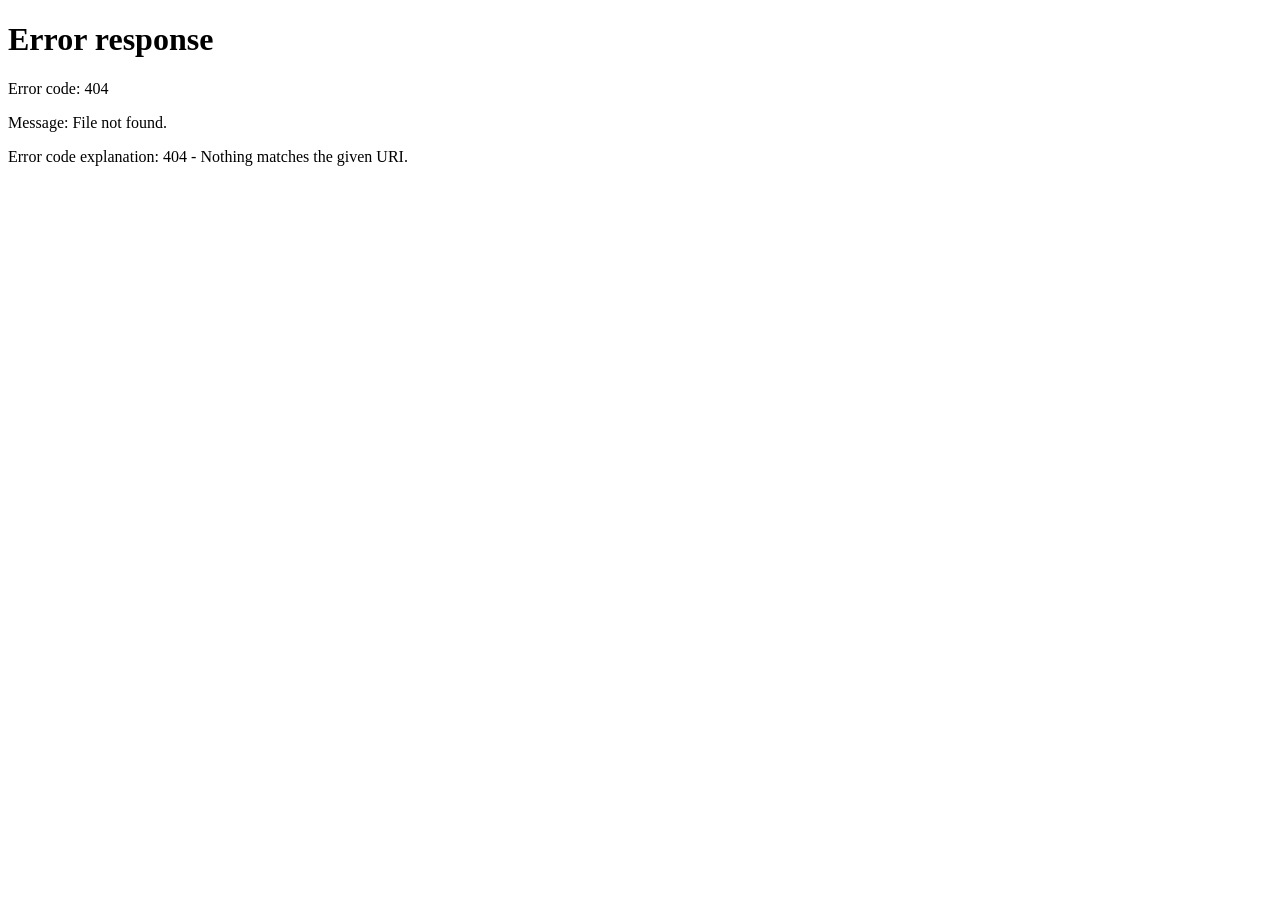
==== frontend/dashboard.html @ aa4e8e52 "Create dashboard.html" ====
<!DOCTYPE html>
<html lang="en">
<head>
  <meta charset="UTF-8">
  <meta name="viewport" content="width=device-width, initial-scale=1.0">
  <title>My Dashboard - DataHub</title>
  <link rel="stylesheet" href="css/style.css">
  <style>
    /* Additional dashboard-specific styles */
    .dashboard-header {
      background: var(--primary);
      color: var(--text-light);
      padding: 1rem 0;
    }
    .dashboard-header .container {
      display: flex;
      justify-content: space-between;
      align-items: center;
    }
    .user-info {
      display: flex;
      align-items: center;
      gap: 1rem;
    }
    .user-info span {
      font-weight: 500;
    }
    .logout-btn {
      background: var(--gold);
      color: var(--primary);
      border: none;
      padding: 0.4rem 1rem;
      border-radius: 20px;
      cursor: pointer;
      font-weight: bold;
    }
    .logout-btn:hover {
      background: var(--gold-light);
    }
    .orders-table {
      width: 100%;
      border-collapse: collapse;
      margin: 1.5rem 0;
      background: #fff;
      border-radius: 12px;
      overflow: hidden;
      box-shadow: var(--shadow);
    }
    .orders-table th {
      background: var(--primary);
      color: var(--text-light);
      padding: 0.8rem;
      text-align: left;
    }
    .orders-table td {
      padding: 0.8rem;
      border-bottom: 1px solid #e9ecef;
    }
    .orders-table tr:last-child td {
      border-bottom: none;
    }
    .status-badge {
      padding: 0.25rem 0.75rem;
      border-radius: 30px;
      font-size: 0.8rem;
      font-weight: 600;
      display: inline-block;
    }
    .status-pending_payment { background: #fff3cd; color: #856404; }
    .status-processing { background: #cce5ff; color: #004085; }
    .status-completed { background: #d4edda; color: #155724; }
    .status-failed { background: #f8d7da; color: #721c24; }
    .status-payment_failed { background: #f8d7da; color: #721c24; }
    .status-retrying { background: #d6d8db; color: #383d41; }
    .loading-spinner {
      text-align: center;
      padding: 2rem;
      color: var(--primary);
    }
    .no-orders {
      text-align: center;
      padding: 2rem;
      color: #6c757d;
    }
    @media (max-width: 600px) {
      .orders-table th, .orders-table td {
        padding: 0.5rem;
        font-size: 0.85rem;
      }
      .dashboard-header .container {
        flex-direction: column;
        gap: 0.5rem;
      }
    }
  </style>
</head>
<body>
  <header class="dashboard-header">
    <div class="container">
      <h1 class="logo">📶 DataHub</h1>
      <div class="user-info">
        <span id="userName">User</span>
        <button class="logout-btn" id="logoutBtn">Logout</button>
      </div>
    </div>
  </header>

  <main>
    <div class="container" style="padding: 2rem 1rem;">
      <h2>My Orders</h2>
      <div id="ordersContainer">
        <div class="loading-spinner">Loading your orders...</div>
      </div>
    </div>
  </main>

  <footer>
    <div class="container">
      <p>&copy; 2026 DataHub. All rights reserved.</p>
    </div>
  </footer>

  <script>
    // Simple dashboard logic – no external libs
    document.addEventListener('DOMContentLoaded', async () => {
      const token = localStorage.getItem('token');
      if (!token) {
        window.location.href = '/index.html'; // redirect to home / login
        return;
      }

      // Fetch user profile and orders
      try {
        const profileRes = await fetch('/api/auth/profile', {
          headers: { 'Authorization': `Bearer ${token}` }
        });
        if (!profileRes.ok) {
          throw new Error('Session expired');
        }
        const profileData = await profileRes.json();
        document.getElementById('userName').textContent = profileData.user.fullName;

        // Fetch orders
        const ordersRes = await fetch('/api/orders', {
          headers: { 'Authorization': `Bearer ${token}` }
        });
        if (!ordersRes.ok) throw new Error('Failed to fetch orders');
        const orders = await ordersRes.json();

        const container = document.getElementById('ordersContainer');
        if (orders.length === 0) {
          container.innerHTML = '<div class="no-orders">You have no orders yet. <a href="/index.html">Buy data now</a></div>';
          return;
        }

        let html = `
          <table class="orders-table">
            <thead>
              <tr>
                <th>Date</th>
                <th>Network</th>
                <th>Plan</th>
                <th>Beneficiary</th>
                <th>Amount (GHS)</th>
                <th>Status</th>
              </tr>
            </thead>
            <tbody>
        `;
        orders.forEach(order => {
          const date = new Date(order.createdAt).toLocaleDateString('en-GH');
          const statusClass = `status-${order.status}`;
          html += `
            <tr>
              <td>${date}</td>
              <td>${order.network.toUpperCase()}</td>
              <td>${order.package_size}</td>
              <td>${order.beneficiary}</td>
              <td>${order.sellingPrice.toFixed(2)}</td>
              <td><span class="status-badge ${statusClass}">${order.status.replace('_', ' ')}</span></td>
            </tr>
          `;
        });
        html += '</tbody></table>';
        container.innerHTML = html;
      } catch (error) {
        console.error('Dashboard error:', error);
        document.getElementById('ordersContainer').innerHTML = `<p class="error">${error.message}</p>`;
        // If session expired, clear token and redirect
        if (error.message === 'Session expired') {
          localStorage.removeItem('token');
          window.location.href = '/index.html';
        }
      }

      // Logout
      document.getElementById('logoutBtn').addEventListener('click', () => {
        localStorage.removeItem('token');
        window.location.href = '/index.html';
      });
    });
  </script>
</body>
</html>
---- frontend/css/style.css ----
/* style.css - Mobile-first, deep blue + gold theme */
:root {
  --primary: #0a2a4a;      /* deep blue */
  --primary-light: #1a3a5a;
  --gold: #f5b342;
  --gold-light: #ffd966;
  --text-light: #ffffff;
  --text-dark: #1a1a2e;
  --bg-light: #f8f9fa;
  --shadow: 0 4px 12px rgba(0,0,0,0.1);
}

* {
  margin: 0;
  padding: 0;
  box-sizing: border-box;
}

body {
  font-family: 'Segoe UI', Tahoma, Geneva, Verdana, sans-serif;
  background: var(--bg-light);
  color: var(--text-dark);
  line-height: 1.6;
}

.container {
  max-width: 1200px;
  margin: 0 auto;
  padding: 0 1rem;
}

/* Header */
.header {
  background: var(--primary);
  color: var(--text-light);
  padding: 1rem 0;
  box-shadow: var(--shadow);
}
.header .container {
  display: flex;
  justify-content: space-between;
  align-items: center;
}
.logo {
  font-size: 1.5rem;
  font-weight: bold;
}
.header nav a {
  color: var(--gold);
  margin-left: 1rem;
  text-decoration: none;
  font-weight: 600;
}
.header nav a:hover {
  color: var(--gold-light);
}

/* Hero */
.hero {
  background: linear-gradient(135deg, var(--primary), #0d3b5e);
  color: var(--text-light);
  padding: 2rem 0;
  text-align: center;
}
.hero h2 {
  font-size: 2rem;
  margin-bottom: 0.5rem;
}
.hero p {
  font-size: 1.1rem;
  margin-bottom: 1.5rem;
}
.network-logos {
  display: flex;
  justify-content: center;
  gap: 1.5rem;
  flex-wrap: wrap;
}
.network-logos span {
  background: rgba(255,255,255,0.15);
  padding: 0.5rem 1.2rem;
  border-radius: 30px;
  font-weight: bold;
  font-size: 1rem;
}
.logo-mtn { background: #f9d71c; color: #000; }
.logo-telecel { background: #e11a2b; color: #fff; }
.logo-airtel { background: #0072b0; color: #fff; }
.logo-bigtime { background: #00a651; color: #fff; }

/* Purchase Section */
.purchase-section {
  padding: 2rem 0;
}
.purchase-section h3 {
  text-align: center;
  margin-bottom: 1.5rem;
  color: var(--primary);
}

.network-selector {
  display: flex;
  justify-content: center;
  gap: 0.5rem;
  flex-wrap: wrap;
  margin-bottom: 1.5rem;
}
.network-btn {
  background: #e9ecef;
  border: none;
  padding: 0.6rem 1.2rem;
  border-radius: 30px;
  font-weight: 600;
  cursor: pointer;
  transition: all 0.2s;
}
.network-btn.active {
  background: var(--gold);
  color: var(--primary);
  box-shadow: var(--shadow);
}
.network-btn:hover {
  background: var(--gold-light);
}

.plan-grid {
  display: grid;
  grid-template-columns: repeat(auto-fill, minmax(140px, 1fr));
  gap: 1rem;
  margin-bottom: 1.5rem;
}
.plan-card {
  background: #fff;
  border-radius: 12px;
  padding: 1rem;
  text-align: center;
  box-shadow: var(--shadow);
  cursor: pointer;
  transition: transform 0.2s, border 0.2s;
  border: 2px solid transparent;
}
.plan-card:hover {
  transform: translateY(-3px);
}
.plan-card.selected {
  border-color: var(--gold);
  background: #fff8e1;
}
.plan-card .plan-name {
  font-weight: 600;
  margin-bottom: 0.25rem;
}
.plan-card .plan-price {
  color: var(--primary);
  font-weight: bold;
}
.plan-card .plan-size {
  font-size: 0.9rem;
  color: #6c757d;
}

.order-form {
  max-width: 400px;
  margin: 0 auto;
  background: #fff;
  padding: 1.5rem;
  border-radius: 12px;
  box-shadow: var(--shadow);
}
.form-group {
  margin-bottom: 1rem;
}
.form-group label {
  display: block;
  font-weight: 600;
  margin-bottom: 0.3rem;
}
.form-group input {
  width: 100%;
  padding: 0.7rem;
  border: 1px solid #ced4da;
  border-radius: 8px;
  font-size: 1rem;
}
.order-summary {
  margin-top: 1.5rem;
  padding-top: 1rem;
  border-top: 1px solid #dee2e6;
}
.order-summary.hidden {
  display: none;
}
.btn-primary {
  background: var(--gold);
  color: var(--primary);
  border: none;
  padding: 0.8rem 1.5rem;
  border-radius: 30px;
  font-weight: bold;
  font-size: 1.1rem;
  width: 100%;
  cursor: pointer;
  transition: background 0.2s;
}
.btn-primary:hover {
  background: var(--gold-light);
}

/* How It Works */
.how-it-works {
  padding: 2rem 0;
  background: #fff;
}
.how-it-works h3 {
  text-align: center;
  color: var(--primary);
  margin-bottom: 1.5rem;
}
.steps {
  display: flex;
  justify-content: space-around;
  flex-wrap: wrap;
  gap: 1rem;
}
.step {
  background: var(--bg-light);
  padding: 1rem 2rem;
  border-radius: 50px;
  font-weight: 500;
  display: flex;
  align-items: center;
  gap: 0.5rem;
}
.step span {
  background: var(--gold);
  color: var(--primary);
  width: 30px;
  height: 30px;
  border-radius: 50%;
  display: inline-flex;
  align-items: center;
  justify-content: center;
  font-weight: bold;
}

/* Testimonials & FAQ */
.testimonials, .faq {
  padding: 2rem 0;
  background: var(--bg-light);
}
.testimonials h3, .faq h3 {
  text-align: center;
  color: var(--primary);
  margin-bottom: 1.5rem;
}
.testimonials blockquote {
  background: #fff;
  padding: 1rem;
  border-left: 4px solid var(--gold);
  margin: 0.5rem 0;
  border-radius: 8px;
  box-shadow: var(--shadow);
}
.faq details {
  background: #fff;
  padding: 0.75rem 1rem;
  margin: 0.5rem 0;
  border-radius: 8px;
  box-shadow: var(--shadow);
}
.faq summary {
  font-weight: 600;
  cursor: pointer;
  color: var(--primary);
}

/* Footer */
footer {
  background: var(--primary);
  color: var(--text-light);
  text-align: center;
  padding: 1.5rem 0;
  margin-top: 2rem;
}

/* Responsive */
@media (max-width: 600px) {
  .hero h2 { font-size: 1.6rem; }
  .plan-grid { grid-template-columns: repeat(2, 1fr); }
  .steps { flex-direction: column; align-items: center; }
}
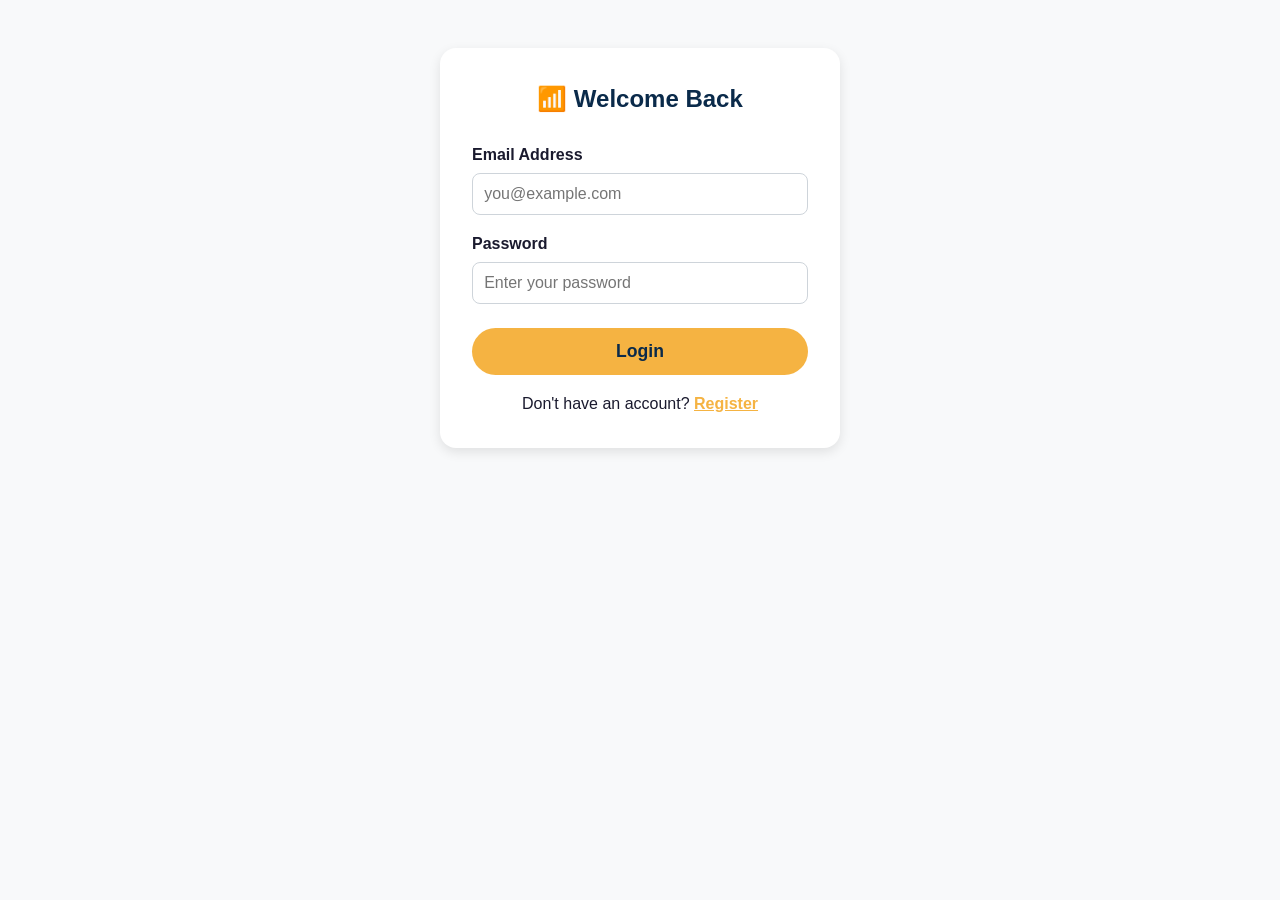
==== commit 53eb3282: "Update dashboard.html" ====
--- a/frontend/dashboard.html
+++ b/frontend/dashboard.html
@@ -6,92 +6,26 @@
   <title>My Dashboard - DataHub</title>
   <link rel="stylesheet" href="css/style.css">
   <style>
-    /* Additional dashboard-specific styles */
-    .dashboard-header {
-      background: var(--primary);
-      color: var(--text-light);
-      padding: 1rem 0;
-    }
-    .dashboard-header .container {
-      display: flex;
-      justify-content: space-between;
-      align-items: center;
-    }
-    .user-info {
-      display: flex;
-      align-items: center;
-      gap: 1rem;
-    }
-    .user-info span {
-      font-weight: 500;
-    }
-    .logout-btn {
-      background: var(--gold);
-      color: var(--primary);
-      border: none;
-      padding: 0.4rem 1rem;
-      border-radius: 20px;
-      cursor: pointer;
-      font-weight: bold;
-    }
-    .logout-btn:hover {
-      background: var(--gold-light);
-    }
-    .orders-table {
-      width: 100%;
-      border-collapse: collapse;
-      margin: 1.5rem 0;
-      background: #fff;
-      border-radius: 12px;
-      overflow: hidden;
-      box-shadow: var(--shadow);
-    }
-    .orders-table th {
-      background: var(--primary);
-      color: var(--text-light);
-      padding: 0.8rem;
-      text-align: left;
-    }
-    .orders-table td {
-      padding: 0.8rem;
-      border-bottom: 1px solid #e9ecef;
-    }
-    .orders-table tr:last-child td {
-      border-bottom: none;
-    }
-    .status-badge {
-      padding: 0.25rem 0.75rem;
-      border-radius: 30px;
-      font-size: 0.8rem;
-      font-weight: 600;
-      display: inline-block;
-    }
+    .dashboard-header { background: var(--primary); color: var(--text-light); padding: 1rem 0; }
+    .dashboard-header .container { display: flex; justify-content: space-between; align-items: center; }
+    .user-info { display: flex; align-items: center; gap: 1rem; }
+    .user-info span { font-weight: 500; }
+    .logout-btn { background: var(--gold); color: var(--primary); border: none; padding: 0.4rem 1rem; border-radius: 20px; cursor: pointer; font-weight: bold; }
+    .logout-btn:hover { background: var(--gold-light); }
+    .orders-table { width: 100%; border-collapse: collapse; margin: 1.5rem 0; background: #fff; border-radius: 12px; overflow: hidden; box-shadow: var(--shadow); }
+    .orders-table th { background: var(--primary); color: var(--text-light); padding: 0.8rem; text-align: left; }
+    .orders-table td { padding: 0.8rem; border-bottom: 1px solid #e9ecef; }
+    .orders-table tr:last-child td { border-bottom: none; }
+    .status-badge { padding: 0.25rem 0.75rem; border-radius: 30px; font-size: 0.8rem; font-weight: 600; display: inline-block; }
     .status-pending_payment { background: #fff3cd; color: #856404; }
     .status-processing { background: #cce5ff; color: #004085; }
     .status-completed { background: #d4edda; color: #155724; }
     .status-failed { background: #f8d7da; color: #721c24; }
     .status-payment_failed { background: #f8d7da; color: #721c24; }
     .status-retrying { background: #d6d8db; color: #383d41; }
-    .loading-spinner {
-      text-align: center;
-      padding: 2rem;
-      color: var(--primary);
-    }
-    .no-orders {
-      text-align: center;
-      padding: 2rem;
-      color: #6c757d;
-    }
-    @media (max-width: 600px) {
-      .orders-table th, .orders-table td {
-        padding: 0.5rem;
-        font-size: 0.85rem;
-      }
-      .dashboard-header .container {
-        flex-direction: column;
-        gap: 0.5rem;
-      }
-    }
+    .loading-spinner { text-align: center; padding: 2rem; color: var(--primary); }
+    .no-orders { text-align: center; padding: 2rem; color: #6c757d; }
+    @media (max-width: 600px) { .orders-table th, .orders-table td { padding: 0.5rem; font-size: 0.85rem; } .dashboard-header .container { flex-direction: column; gap: 0.5rem; } }
   </style>
 </head>
 <body>
@@ -121,17 +55,18 @@
   </footer>
 
   <script>
-    // Simple dashboard logic – no external libs
+    const API_BASE = 'https://pascallinks-frontend.onrender.com/api';
+
     document.addEventListener('DOMContentLoaded', async () => {
       const token = localStorage.getItem('token');
       if (!token) {
-        window.location.href = '/index.html'; // redirect to home / login
+        window.location.href = 'login.html';
         return;
       }
 
-      // Fetch user profile and orders
       try {
-        const profileRes = await fetch('/api/auth/profile', {
+        // Fetch user profile
+        const profileRes = await fetch(`${API_BASE}/auth/profile`, {
           headers: { 'Authorization': `Bearer ${token}` }
         });
         if (!profileRes.ok) {
@@ -141,7 +76,7 @@
         document.getElementById('userName').textContent = profileData.user.fullName;
 
         // Fetch orders
-        const ordersRes = await fetch('/api/orders', {
+        const ordersRes = await fetch(`${API_BASE}/orders`, {
           headers: { 'Authorization': `Bearer ${token}` }
         });
         if (!ordersRes.ok) throw new Error('Failed to fetch orders');
@@ -149,7 +84,7 @@
 
         const container = document.getElementById('ordersContainer');
         if (orders.length === 0) {
-          container.innerHTML = '<div class="no-orders">You have no orders yet. <a href="/index.html">Buy data now</a></div>';
+          container.innerHTML = '<div class="no-orders">You have no orders yet. <a href="index.html">Buy data now</a></div>';
           return;
         }
 
@@ -186,17 +121,15 @@
       } catch (error) {
         console.error('Dashboard error:', error);
         document.getElementById('ordersContainer').innerHTML = `<p class="error">${error.message}</p>`;
-        // If session expired, clear token and redirect
         if (error.message === 'Session expired') {
           localStorage.removeItem('token');
-          window.location.href = '/index.html';
+          window.location.href = 'login.html';
         }
       }
 
-      // Logout
       document.getElementById('logoutBtn').addEventListener('click', () => {
         localStorage.removeItem('token');
-        window.location.href = '/index.html';
+        window.location.href = 'index.html';
       });
     });
   </script>
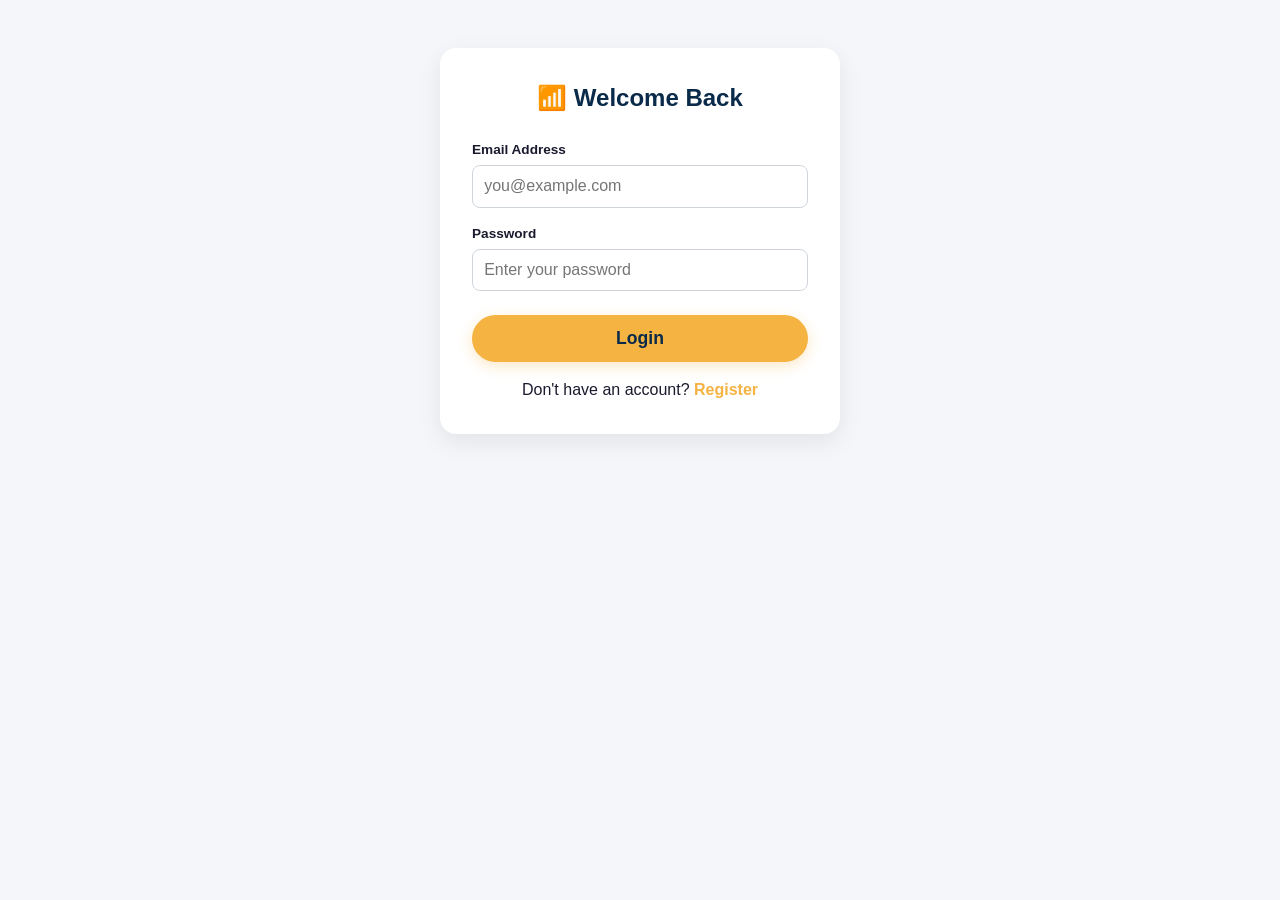
==== commit e6088e51: "Update dashboard.html" ====
--- a/frontend/dashboard.html
+++ b/frontend/dashboard.html
@@ -3,58 +3,374 @@
 <head>
   <meta charset="UTF-8">
   <meta name="viewport" content="width=device-width, initial-scale=1.0">
-  <title>My Dashboard - DataHub</title>
+  <title>Dashboard – PascalLinks</title>
+  <link rel="preconnect" href="https://fonts.googleapis.com">
+  <link rel="preconnect" href="https://fonts.gstatic.com" crossorigin>
+  <link href="https://fonts.googleapis.com/css2?family=Inter:opsz,wght@14..32,400;14..32,500;14..32,600;14..32,700;14..32,800&display=swap" rel="stylesheet">
   <link rel="stylesheet" href="css/style.css">
   <style>
-    .dashboard-header { background: var(--primary); color: var(--text-light); padding: 1rem 0; }
-    .dashboard-header .container { display: flex; justify-content: space-between; align-items: center; }
-    .user-info { display: flex; align-items: center; gap: 1rem; }
-    .user-info span { font-weight: 500; }
-    .logout-btn { background: var(--gold); color: var(--primary); border: none; padding: 0.4rem 1rem; border-radius: 20px; cursor: pointer; font-weight: bold; }
-    .logout-btn:hover { background: var(--gold-light); }
-    .orders-table { width: 100%; border-collapse: collapse; margin: 1.5rem 0; background: #fff; border-radius: 12px; overflow: hidden; box-shadow: var(--shadow); }
-    .orders-table th { background: var(--primary); color: var(--text-light); padding: 0.8rem; text-align: left; }
-    .orders-table td { padding: 0.8rem; border-bottom: 1px solid #e9ecef; }
-    .orders-table tr:last-child td { border-bottom: none; }
-    .status-badge { padding: 0.25rem 0.75rem; border-radius: 30px; font-size: 0.8rem; font-weight: 600; display: inline-block; }
+    /* ===== DASHBOARD PREMIUM STYLES ===== */
+    .dashboard-body {
+      background: #f4f6fa;
+      min-height: 100vh;
+      font-family: 'Inter', sans-serif;
+    }
+    /* Header – same as landing but compact */
+    .dashboard-header {
+      background: var(--primary);
+      color: #fff;
+      padding: 0.6rem 0;
+      position: sticky;
+      top: 0;
+      z-index: 100;
+      box-shadow: 0 2px 12px rgba(0,0,0,0.15);
+    }
+    .dashboard-header .container {
+      display: flex;
+      justify-content: space-between;
+      align-items: center;
+    }
+    .dashboard-header .logo {
+      font-size: 1.3rem;
+      font-weight: 800;
+      color: #fff;
+      letter-spacing: -0.5px;
+    }
+    .dashboard-header .logo span {
+      color: var(--gold);
+    }
+    .user-area {
+      display: flex;
+      align-items: center;
+      gap: 0.8rem;
+    }
+    .user-avatar {
+      width: 34px;
+      height: 34px;
+      border-radius: 50%;
+      background: var(--gold);
+      display: flex;
+      align-items: center;
+      justify-content: center;
+      font-weight: 700;
+      color: var(--primary);
+      font-size: 1rem;
+    }
+    .user-name {
+      font-weight: 600;
+      font-size: 0.9rem;
+    }
+    .logout-btn {
+      background: transparent;
+      border: 1px solid var(--gold);
+      color: var(--gold);
+      padding: 0.2rem 1rem;
+      border-radius: 30px;
+      cursor: pointer;
+      font-weight: 600;
+      font-size: 0.75rem;
+      transition: all 0.2s;
+    }
+    .logout-btn:hover {
+      background: var(--gold);
+      color: var(--primary);
+    }
+
+    /* ===== STATS CARDS ===== */
+    .stats-grid {
+      display: grid;
+      grid-template-columns: repeat(4, 1fr);
+      gap: 1rem;
+      margin: 1.5rem 0 2rem;
+    }
+    .stat-card {
+      background: #fff;
+      border-radius: 14px;
+      padding: 1rem 0.8rem;
+      box-shadow: 0 4px 12px rgba(0,0,0,0.04);
+      border-left: 4px solid var(--gold);
+      text-align: center;
+      transition: transform 0.2s;
+    }
+    .stat-card:hover {
+      transform: translateY(-2px);
+    }
+    .stat-card .stat-label {
+      font-size: 0.65rem;
+      text-transform: uppercase;
+      letter-spacing: 0.5px;
+      color: #6c757d;
+      font-weight: 600;
+    }
+    .stat-card .stat-number {
+      font-size: 1.6rem;
+      font-weight: 700;
+      color: var(--primary);
+      margin-top: 0.1rem;
+      line-height: 1.2;
+    }
+    .stat-card .stat-sub {
+      font-size: 0.65rem;
+      color: #adb5bd;
+      margin-top: 0.1rem;
+    }
+    /* Different border colors for variety */
+    .stat-card:nth-child(2) { border-left-color: #20c997; }
+    .stat-card:nth-child(3) { border-left-color: #ffc107; }
+    .stat-card:nth-child(4) { border-left-color: #17a2b8; }
+
+    /* ===== ORDERS SECTION ===== */
+    .orders-section {
+      background: #fff;
+      border-radius: 16px;
+      padding: 1.2rem 1.2rem 1.5rem;
+      box-shadow: 0 4px 12px rgba(0,0,0,0.04);
+      margin-bottom: 2rem;
+    }
+    .orders-header {
+      display: flex;
+      justify-content: space-between;
+      align-items: center;
+      flex-wrap: wrap;
+      gap: 0.5rem;
+      margin-bottom: 1rem;
+    }
+    .orders-header h2 {
+      font-size: 1.2rem;
+      font-weight: 700;
+      color: var(--primary);
+      margin: 0;
+    }
+    .orders-header h2 span {
+      color: var(--gold);
+    }
+    .filter-group {
+      display: flex;
+      gap: 0.4rem;
+      flex-wrap: wrap;
+      align-items: center;
+    }
+    .filter-group input,
+    .filter-group select {
+      padding: 0.3rem 0.6rem;
+      border: 1px solid #ced4da;
+      border-radius: 8px;
+      font-size: 0.75rem;
+      background: #fff;
+      transition: border 0.2s;
+    }
+    .filter-group input:focus,
+    .filter-group select:focus {
+      border-color: var(--gold);
+      outline: none;
+    }
+    .filter-group button {
+      background: var(--gold);
+      border: none;
+      padding: 0.3rem 1rem;
+      border-radius: 30px;
+      font-weight: 600;
+      font-size: 0.75rem;
+      color: var(--primary);
+      cursor: pointer;
+      transition: background 0.2s;
+    }
+    .filter-group button:hover {
+      background: var(--gold-light);
+    }
+
+    /* ===== TABLE ===== */
+    .order-table-wrapper {
+      overflow-x: auto;
+      margin-top: 0.5rem;
+    }
+    .order-table {
+      width: 100%;
+      border-collapse: collapse;
+      font-size: 0.8rem;
+    }
+    .order-table th {
+      text-align: left;
+      padding: 0.5rem 0.3rem;
+      background: #f8f9fa;
+      color: #495057;
+      font-weight: 600;
+      border-bottom: 2px solid #e9ecef;
+      white-space: nowrap;
+    }
+    .order-table td {
+      padding: 0.5rem 0.3rem;
+      border-bottom: 1px solid #f1f3f5;
+      color: #212529;
+    }
+    .order-table tr:hover td {
+      background: #f8f9fa;
+    }
+    .status-badge {
+      padding: 0.15rem 0.6rem;
+      border-radius: 30px;
+      font-size: 0.65rem;
+      font-weight: 600;
+      display: inline-block;
+      text-transform: capitalize;
+      white-space: nowrap;
+    }
     .status-pending_payment { background: #fff3cd; color: #856404; }
     .status-processing { background: #cce5ff; color: #004085; }
     .status-completed { background: #d4edda; color: #155724; }
     .status-failed { background: #f8d7da; color: #721c24; }
     .status-payment_failed { background: #f8d7da; color: #721c24; }
-    .status-retrying { background: #d6d8db; color: #383d41; }
-    .loading-spinner { text-align: center; padding: 2rem; color: var(--primary); }
-    .no-orders { text-align: center; padding: 2rem; color: #6c757d; }
-    @media (max-width: 600px) { .orders-table th, .orders-table td { padding: 0.5rem; font-size: 0.85rem; } .dashboard-header .container { flex-direction: column; gap: 0.5rem; } }
+    .status-retrying { background: #e2e3e5; color: #383d41; }
+
+    .no-orders {
+      text-align: center;
+      padding: 1.5rem;
+      color: #6c757d;
+      font-size: 0.9rem;
+    }
+    .no-orders a {
+      color: var(--gold);
+      font-weight: 600;
+    }
+    .loading-spinner {
+      text-align: center;
+      padding: 1.5rem;
+      color: var(--primary);
+      font-weight: 500;
+    }
+
+    /* ===== RESPONSIVE ===== */
+    @media (max-width: 768px) {
+      .stats-grid {
+        grid-template-columns: 1fr 1fr;
+        gap: 0.8rem;
+      }
+      .stat-card .stat-number {
+        font-size: 1.3rem;
+      }
+      .orders-header {
+        flex-direction: column;
+        align-items: stretch;
+      }
+      .filter-group {
+        justify-content: stretch;
+      }
+      .filter-group input,
+      .filter-group select {
+        flex: 1;
+        min-width: 80px;
+      }
+      .order-table th,
+      .order-table td {
+        padding: 0.3rem 0.2rem;
+        font-size: 0.7rem;
+      }
+    }
+    @media (max-width: 480px) {
+      .stats-grid {
+        grid-template-columns: 1fr 1fr;
+        gap: 0.5rem;
+      }
+      .stat-card {
+        padding: 0.6rem 0.4rem;
+      }
+      .stat-card .stat-number {
+        font-size: 1.1rem;
+      }
+      .stat-card .stat-label {
+        font-size: 0.55rem;
+      }
+      .order-table th,
+      .order-table td {
+        padding: 0.2rem 0.1rem;
+        font-size: 0.6rem;
+      }
+      .status-badge {
+        font-size: 0.55rem;
+        padding: 0.1rem 0.4rem;
+      }
+      .orders-section {
+        padding: 0.8rem;
+      }
+      .dashboard-header .logo {
+        font-size: 1rem;
+      }
+      .user-area .user-name {
+        display: none;
+      }
+    }
   </style>
 </head>
-<body>
+<body class="dashboard-body">
+
+  <!-- ===== HEADER ===== -->
   <header class="dashboard-header">
     <div class="container">
-      <h1 class="logo">📶 DataHub</h1>
-      <div class="user-info">
-        <span id="userName">User</span>
+      <a href="index.html" class="logo">📶 Pascal<span>Links</span></a>
+      <div class="user-area">
+        <span class="user-avatar" id="userAvatar">U</span>
+        <span class="user-name" id="userName">User</span>
         <button class="logout-btn" id="logoutBtn">Logout</button>
       </div>
     </div>
   </header>
 
-  <main>
-    <div class="container" style="padding: 2rem 1rem;">
-      <h2>My Orders</h2>
+  <!-- ===== MAIN CONTENT ===== -->
+  <main class="container" style="padding: 0 1.2rem 2rem;">
+
+    <!-- Stats Cards -->
+    <div class="stats-grid" id="statsContainer">
+      <div class="stat-card">
+        <div class="stat-label">Total Orders</div>
+        <div class="stat-number" id="totalOrders">0</div>
+        <div class="stat-sub">All time</div>
+      </div>
+      <div class="stat-card">
+        <div class="stat-label">Total Spent</div>
+        <div class="stat-number" id="totalSpent">GHS 0</div>
+        <div class="stat-sub">All time</div>
+      </div>
+      <div class="stat-card">
+        <div class="stat-label">Pending</div>
+        <div class="stat-number" id="pendingOrders">0</div>
+        <div class="stat-sub">Processing</div>
+      </div>
+      <div class="stat-card">
+        <div class="stat-label">Completed</div>
+        <div class="stat-number" id="completedOrders">0</div>
+        <div class="stat-sub">Delivered</div>
+      </div>
+    </div>
+
+    <!-- Orders Section -->
+    <div class="orders-section">
+      <div class="orders-header">
+        <h2>📋 Order <span>History</span></h2>
+        <div class="filter-group">
+          <input type="text" id="searchInput" placeholder="Search phone..." />
+          <select id="statusFilter">
+            <option value="">All</option>
+            <option value="pending_payment">Pending</option>
+            <option value="processing">Processing</option>
+            <option value="completed">Completed</option>
+            <option value="failed">Failed</option>
+          </select>
+          <button id="applyFilterBtn">Apply</button>
+        </div>
+      </div>
       <div id="ordersContainer">
         <div class="loading-spinner">Loading your orders...</div>
       </div>
     </div>
   </main>
 
-  <footer>
-    <div class="container">
-      <p>&copy; 2026 DataHub. All rights reserved.</p>
-    </div>
+  <!-- ===== FOOTER (minimal) ===== -->
+  <footer style="background:var(--primary);color:#fff;padding:0.8rem 0;text-align:center;font-size:0.7rem;opacity:0.6;">
+    <div class="container">&copy; 2026 PascalLinks. All rights reserved.</div>
   </footer>
 
   <script>
+    // ===== DASHBOARD LOGIC =====
     const API_BASE = 'https://pascallinks-frontend.onrender.com/api';
 
     document.addEventListener('DOMContentLoaded', async () => {
@@ -64,73 +380,120 @@
         return;
       }
 
+      // DOM refs
+      const userNameEl = document.getElementById('userName');
+      const userAvatarEl = document.getElementById('userAvatar');
+      const ordersContainer = document.getElementById('ordersContainer');
+      const totalOrdersEl = document.getElementById('totalOrders');
+      const totalSpentEl = document.getElementById('totalSpent');
+      const pendingOrdersEl = document.getElementById('pendingOrders');
+      const completedOrdersEl = document.getElementById('completedOrders');
+      const searchInput = document.getElementById('searchInput');
+      const statusFilter = document.getElementById('statusFilter');
+      const applyFilterBtn = document.getElementById('applyFilterBtn');
+
+      let allOrders = [];
+
+      // ----- Fetch user profile -----
       try {
-        // Fetch user profile
         const profileRes = await fetch(`${API_BASE}/auth/profile`, {
-          headers: { 'Authorization': `Bearer ${token}` }
+          headers: { Authorization: `Bearer ${token}` }
         });
-        if (!profileRes.ok) {
-          throw new Error('Session expired');
+        if (!profileRes.ok) throw new Error('Session expired');
+        const profileData = await profileRes.json();
+        const user = profileData.user;
+        userNameEl.textContent = user.fullName;
+        userAvatarEl.textContent = user.fullName.charAt(0).toUpperCase();
+      } catch (err) {
+        console.error('Profile error:', err);
+        localStorage.removeItem('token');
+        window.location.href = 'login.html';
+        return;
+      }
+
+      // ----- Fetch orders -----
+      async function loadOrders() {
+        try {
+          const res = await fetch(`${API_BASE}/orders`, {
+            headers: { Authorization: `Bearer ${token}` }
+          });
+          if (!res.ok) throw new Error('Failed to fetch orders');
+          allOrders = await res.json();
+          renderOrders(allOrders);
+          updateStats(allOrders);
+        } catch (err) {
+          ordersContainer.innerHTML = `<p class="no-orders">⚠️ ${err.message}</p>`;
         }
-        const profileData = await profileRes.json();
-        document.getElementById('userName').textContent = profileData.user.fullName;
-
-        // Fetch orders
-        const ordersRes = await fetch(`${API_BASE}/orders`, {
-          headers: { 'Authorization': `Bearer ${token}` }
-        });
-        if (!ordersRes.ok) throw new Error('Failed to fetch orders');
-        const orders = await ordersRes.json();
-
-        const container = document.getElementById('ordersContainer');
-        if (orders.length === 0) {
-          container.innerHTML = '<div class="no-orders">You have no orders yet. <a href="index.html">Buy data now</a></div>';
+      }
+
+      // ----- Render filtered orders -----
+      function renderOrders(orders) {
+        const search = searchInput.value.trim().toLowerCase();
+        const status = statusFilter.value;
+        let filtered = orders;
+        if (search) {
+          filtered = filtered.filter(o => o.beneficiary.includes(search));
+        }
+        if (status) {
+          filtered = filtered.filter(o => o.status === status);
+        }
+
+        if (filtered.length === 0) {
+          ordersContainer.innerHTML = `
+            <div class="no-orders">
+              <p>No orders found.</p>
+              <a href="index.html">Buy data now</a>
+            </div>
+          `;
           return;
         }
 
-        let html = `
-          <table class="orders-table">
-            <thead>
-              <tr>
-                <th>Date</th>
-                <th>Network</th>
-                <th>Plan</th>
-                <th>Beneficiary</th>
-                <th>Amount (GHS)</th>
-                <th>Status</th>
-              </tr>
-            </thead>
-            <tbody>
-        `;
-        orders.forEach(order => {
-          const date = new Date(order.createdAt).toLocaleDateString('en-GH');
+        let html = `<div class="order-table-wrapper"><table class="order-table"><thead><tr>
+          <th>Date</th><th>Network</th><th>Plan</th><th>Beneficiary</th><th>Amount</th><th>Status</th>
+        </tr></thead><tbody>`;
+        filtered.forEach(order => {
+          const date = new Date(order.createdAt).toLocaleDateString('en-GH', {
+            day: '2-digit', month: 'short', year: 'numeric'
+          });
           const statusClass = `status-${order.status}`;
-          html += `
-            <tr>
-              <td>${date}</td>
-              <td>${order.network.toUpperCase()}</td>
-              <td>${order.package_size}</td>
-              <td>${order.beneficiary}</td>
-              <td>${order.sellingPrice.toFixed(2)}</td>
-              <td><span class="status-badge ${statusClass}">${order.status.replace('_', ' ')}</span></td>
-            </tr>
-          `;
+          html += `<tr>
+            <td>${date}</td>
+            <td>${order.network.toUpperCase()}</td>
+            <td>${order.package_size}</td>
+            <td>${order.beneficiary}</td>
+            <td>${order.sellingPrice.toFixed(2)}</td>
+            <td><span class="status-badge ${statusClass}">${order.status.replace('_', ' ')}</span></td>
+          </tr>`;
         });
-        html += '</tbody></table>';
-        container.innerHTML = html;
-      } catch (error) {
-        console.error('Dashboard error:', error);
-        document.getElementById('ordersContainer').innerHTML = `<p class="error">${error.message}</p>`;
-        if (error.message === 'Session expired') {
-          localStorage.removeItem('token');
-          window.location.href = 'login.html';
-        }
-      }
-
+        html += '</tbody></table></div>';
+        ordersContainer.innerHTML = html;
+      }
+
+      // ----- Update stats -----
+      function updateStats(orders) {
+        const total = orders.length;
+        const spent = orders.reduce((sum, o) => sum + (o.sellingPrice || 0), 0);
+        const pending = orders.filter(o => o.status === 'pending_payment' || o.status === 'processing').length;
+        const completed = orders.filter(o => o.status === 'completed').length;
+
+        totalOrdersEl.textContent = total;
+        totalSpentEl.textContent = `GHS ${spent.toFixed(0)}`;
+        pendingOrdersEl.textContent = pending;
+        completedOrdersEl.textContent = completed;
+      }
+
+      // ----- Event listeners -----
+      applyFilterBtn.addEventListener('click', () => renderOrders(allOrders));
+      searchInput.addEventListener('keyup', (e) => {
+        if (e.key === 'Enter') renderOrders(allOrders);
+      });
       document.getElementById('logoutBtn').addEventListener('click', () => {
         localStorage.removeItem('token');
         window.location.href = 'index.html';
       });
+
+      // Initial load
+      await loadOrders();
     });
   </script>
 </body>
--- a/frontend/css/style.css
+++ b/frontend/css/style.css
@@ -1,171 +1,264 @@
-/* style.css - Mobile-first, deep blue + gold theme */
+/* ===== RESET & BASE ===== */
+* {
+  margin: 0;
+  padding: 0;
+  box-sizing: border-box;
+}
 :root {
-  --primary: #0a2a4a;      /* deep blue */
+  --primary: #0a2a4a;
   --primary-light: #1a3a5a;
   --gold: #f5b342;
   --gold-light: #ffd966;
   --text-light: #ffffff;
   --text-dark: #1a1a2e;
-  --bg-light: #f8f9fa;
-  --shadow: 0 4px 12px rgba(0,0,0,0.1);
-}
-
-* {
-  margin: 0;
-  padding: 0;
-  box-sizing: border-box;
-}
-
+  --bg-light: #f4f6fa;
+  --shadow: 0 8px 24px rgba(0,0,0,0.08);
+  --radius: 16px;
+  --transition: all 0.3s ease;
+}
+html { scroll-behavior: smooth; }
 body {
-  font-family: 'Segoe UI', Tahoma, Geneva, Verdana, sans-serif;
+  font-family: 'Inter', -apple-system, BlinkMacSystemFont, sans-serif;
   background: var(--bg-light);
   color: var(--text-dark);
-  line-height: 1.6;
-}
-
+  line-height: 1.5;
+}
 .container {
-  max-width: 1200px;
+  max-width: 1100px;
   margin: 0 auto;
-  padding: 0 1rem;
-}
-
-/* Header */
-.header {
+  padding: 0 1.2rem;
+}
+a { text-decoration: none; color: inherit; }
+
+/* ===== HEADER ===== */
+.site-header {
   background: var(--primary);
-  color: var(--text-light);
-  padding: 1rem 0;
+  padding: 0.6rem 0;
+  position: sticky;
+  top: 0;
+  z-index: 100;
+  box-shadow: 0 2px 12px rgba(0,0,0,0.15);
+}
+.header-inner {
+  display: flex;
+  justify-content: space-between;
+  align-items: center;
+}
+.logo {
+  font-size: 1.3rem;
+  font-weight: 800;
+  color: #fff;
+  letter-spacing: -0.5px;
+}
+.logo span { color: var(--gold); }
+.nav-links {
+  display: flex;
+  gap: 0.8rem;
+  align-items: center;
+}
+.nav-link {
+  color: #fff;
+  font-weight: 500;
+  font-size: 0.85rem;
+  transition: var(--transition);
+}
+.nav-link:hover { color: var(--gold-light); }
+.btn-outline {
+  border: 1.5px solid var(--gold);
+  padding: 0.3rem 1rem;
+  border-radius: 30px;
+  font-weight: 600;
+  font-size: 0.8rem;
+}
+.btn-outline:hover {
+  background: var(--gold);
+  color: var(--primary);
+}
+
+/* ===== HERO – Premium Compact ===== */
+.hero {
+  background: linear-gradient(135deg, var(--primary) 0%, #0d3b5e 100%);
+  color: #fff;
+  padding: 2rem 0 1.8rem;
+  position: relative;
+  overflow: hidden;
+}
+.hero::after {
+  content: '';
+  position: absolute;
+  top: -40%;
+  right: -20%;
+  width: 60%;
+  height: 80%;
+  background: radial-gradient(circle, rgba(245,179,66,0.08) 0%, transparent 70%);
+  border-radius: 50%;
+  pointer-events: none;
+}
+.hero-inner {
+  display: grid;
+  grid-template-columns: 1fr 1fr;
+  gap: 1.5rem;
+  align-items: center;
+  position: relative;
+  z-index: 2;
+}
+.hero-left {
+  display: flex;
+  flex-direction: column;
+  gap: 0.4rem;
+}
+.hero-badge {
+  display: inline-block;
+  background: rgba(255,255,255,0.1);
+  backdrop-filter: blur(4px);
+  padding: 0.2rem 0.8rem;
+  border-radius: 30px;
+  font-size: 0.7rem;
+  font-weight: 600;
+  letter-spacing: 0.3px;
+  width: fit-content;
+  border: 1px solid rgba(255,255,255,0.08);
+}
+.hero-left h1 {
+  font-size: 2rem;
+  font-weight: 800;
+  line-height: 1.1;
+}
+.hero-left h1 span { color: var(--gold); }
+.tagline {
+  font-size: 0.85rem;
+  opacity: 0.8;
+  max-width: 320px;
+}
+.hero-trust {
+  display: flex;
+  gap: 1rem;
+  font-size: 0.75rem;
+  opacity: 0.8;
+}
+.hero-trust span {
+  display: flex;
+  align-items: center;
+  gap: 0.3rem;
+}
+.btn-primary {
+  display: inline-block;
+  background: var(--gold);
+  color: var(--primary);
+  padding: 0.6rem 1.6rem;
+  border-radius: 50px;
+  font-weight: 700;
+  font-size: 0.9rem;
+  border: none;
+  cursor: pointer;
+  transition: var(--transition);
+  box-shadow: 0 4px 14px rgba(245,179,66,0.3);
+  width: fit-content;
+  margin-top: 0.2rem;
+}
+.btn-primary:hover {
+  transform: translateY(-2px);
+  background: var(--gold-light);
+}
+
+/* ===== PHONE MOCKUP ===== */
+.hero-right {
+  display: flex;
+  justify-content: center;
+  align-items: center;
+}
+.phone-mockup {
+  background: rgba(255,255,255,0.07);
+  backdrop-filter: blur(12px);
+  border: 1px solid rgba(255,255,255,0.1);
+  border-radius: 28px;
+  padding: 0.8rem 0.8rem 1rem;
+  width: 180px;
+  box-shadow: 0 20px 40px rgba(0,0,0,0.2);
+}
+.phone-screen {
+  background: rgba(255,255,255,0.05);
+  border-radius: 18px;
+  padding: 0.6rem 0.8rem;
+}
+.phone-header {
+  font-size: 0.6rem;
+  font-weight: 600;
+  text-align: center;
+  opacity: 0.7;
+  padding-bottom: 0.4rem;
+  border-bottom: 1px solid rgba(255,255,255,0.05);
+}
+.phone-plans {
+  padding: 0.4rem 0;
+}
+.phone-plan {
+  font-size: 0.65rem;
+  padding: 0.2rem 0.3rem;
+  border-radius: 4px;
+  opacity: 0.6;
+  transition: var(--transition);
+}
+.phone-plan.active {
+  background: rgba(245,179,66,0.2);
+  opacity: 1;
+  color: var(--gold);
+  font-weight: 600;
+}
+.phone-footer {
+  text-align: center;
+  font-size: 0.55rem;
+  opacity: 0.5;
+  padding-top: 0.3rem;
+  border-top: 1px solid rgba(255,255,255,0.05);
+}
+
+/* ===== NETWORK BADGE ===== */
+.network-section {
+  background: #fff;
+  padding: 0.6rem 0;
+  border-bottom: 1px solid #e9ecef;
+}
+.network-badge {
+  display: flex;
+  align-items: center;
+  justify-content: center;
+  gap: 0.4rem;
+  background: #f8f9fa;
+  padding: 0.3rem 1.2rem;
+  border-radius: 50px;
+  width: fit-content;
+  margin: 0 auto;
+  font-weight: 600;
+  font-size: 0.85rem;
+}
+.network-status {
+  font-size: 0.65rem;
+  color: #28a745;
+}
+
+/* ===== PURCHASE SECTION ===== */
+.purchase-section {
+  padding: 1.5rem 0 2rem;
+}
+.section-header {
+  text-align: center;
+  margin-bottom: 1.2rem;
+}
+.section-header h2 {
+  font-size: 1.6rem;
+  font-weight: 800;
+  color: var(--primary);
+}
+.section-header h2 span { color: var(--gold); }
+
+.order-card {
+  background: #fff;
+  border-radius: var(--radius);
   box-shadow: var(--shadow);
-}
-.header .container {
-  display: flex;
-  justify-content: space-between;
-  align-items: center;
-}
-.logo {
-  font-size: 1.5rem;
-  font-weight: bold;
-}
-.header nav a {
-  color: var(--gold);
-  margin-left: 1rem;
-  text-decoration: none;
-  font-weight: 600;
-}
-.header nav a:hover {
-  color: var(--gold-light);
-}
-
-/* Hero */
-.hero {
-  background: linear-gradient(135deg, var(--primary), #0d3b5e);
-  color: var(--text-light);
-  padding: 2rem 0;
-  text-align: center;
-}
-.hero h2 {
-  font-size: 2rem;
-  margin-bottom: 0.5rem;
-}
-.hero p {
-  font-size: 1.1rem;
-  margin-bottom: 1.5rem;
-}
-.network-logos {
-  display: flex;
-  justify-content: center;
-  gap: 1.5rem;
-  flex-wrap: wrap;
-}
-.network-logos span {
-  background: rgba(255,255,255,0.15);
-  padding: 0.5rem 1.2rem;
-  border-radius: 30px;
-  font-weight: bold;
-  font-size: 1rem;
-}
-.logo-mtn { background: #f9d71c; color: #000; }
-.logo-telecel { background: #e11a2b; color: #fff; }
-.logo-airtel { background: #0072b0; color: #fff; }
-.logo-bigtime { background: #00a651; color: #fff; }
-
-/* Purchase Section */
-.purchase-section {
-  padding: 2rem 0;
-}
-.purchase-section h3 {
-  text-align: center;
-  margin-bottom: 1.5rem;
-  color: var(--primary);
-}
-
-.network-selector {
-  display: flex;
-  justify-content: center;
-  gap: 0.5rem;
-  flex-wrap: wrap;
-  margin-bottom: 1.5rem;
-}
-.network-btn {
-  background: #e9ecef;
-  border: none;
-  padding: 0.6rem 1.2rem;
-  border-radius: 30px;
-  font-weight: 600;
-  cursor: pointer;
-  transition: all 0.2s;
-}
-.network-btn.active {
-  background: var(--gold);
-  color: var(--primary);
-  box-shadow: var(--shadow);
-}
-.network-btn:hover {
-  background: var(--gold-light);
-}
-
-.plan-grid {
-  display: grid;
-  grid-template-columns: repeat(auto-fill, minmax(140px, 1fr));
-  gap: 1rem;
-  margin-bottom: 1.5rem;
-}
-.plan-card {
-  background: #fff;
-  border-radius: 12px;
-  padding: 1rem;
-  text-align: center;
-  box-shadow: var(--shadow);
-  cursor: pointer;
-  transition: transform 0.2s, border 0.2s;
-  border: 2px solid transparent;
-}
-.plan-card:hover {
-  transform: translateY(-3px);
-}
-.plan-card.selected {
-  border-color: var(--gold);
-  background: #fff8e1;
-}
-.plan-card .plan-name {
-  font-weight: 600;
-  margin-bottom: 0.25rem;
-}
-.plan-card .plan-price {
-  color: var(--primary);
-  font-weight: bold;
-}
-.plan-card .plan-size {
-  font-size: 0.9rem;
-  color: #6c757d;
-}
-
-.order-form {
-  max-width: 400px;
+  padding: 1.2rem 1.5rem;
+  max-width: 480px;
   margin: 0 auto;
-  background: #fff;
-  padding: 1.5rem;
-  border-radius: 12px;
-  box-shadow: var(--shadow);
 }
 .form-group {
   margin-bottom: 1rem;
@@ -173,119 +266,293 @@
 .form-group label {
   display: block;
   font-weight: 600;
-  margin-bottom: 0.3rem;
+  font-size: 0.85rem;
+  margin-bottom: 0.2rem;
+}
+.plan-dropdown {
+  width: 100%;
+  padding: 0.7rem 1rem;
+  font-size: 0.9rem;
+  font-weight: 500;
+  border: 2px solid #ced4da;
+  border-radius: 12px;
+  background: #fff url("data:image/svg+xml,%3Csvg xmlns='http://www.w3.org/2000/svg' width='14' height='14' viewBox='0 0 24 24' fill='none' stroke='%236c757d' stroke-width='2' stroke-linecap='round' stroke-linejoin='round'%3E%3Cpolyline points='6 9 12 15 18 9'%3E%3C/polyline%3E%3C/svg%3E") no-repeat right 1rem center;
+  background-size: 1rem;
+  appearance: none;
+  cursor: pointer;
+  transition: border-color 0.2s;
+}
+.plan-dropdown:focus {
+  border-color: var(--gold);
+  outline: none;
+  box-shadow: 0 0 0 3px rgba(245,179,66,0.15);
 }
 .form-group input {
   width: 100%;
+  padding: 0.7rem 1rem;
+  border: 2px solid #ced4da;
+  border-radius: 12px;
+  font-size: 0.9rem;
+  transition: var(--transition);
+}
+.form-group input:focus {
+  border-color: var(--gold);
+  outline: none;
+  box-shadow: 0 0 0 3px rgba(245,179,66,0.15);
+}
+.order-summary {
+  margin-top: 1rem;
+  border-top: 1px solid #e9ecef;
+  padding-top: 0.8rem;
+}
+.order-summary.hidden { display: none; }
+.summary-row {
+  display: flex;
+  justify-content: space-between;
+  padding: 0.2rem 0;
+  font-size: 0.9rem;
+}
+.summary-row.total {
+  font-weight: 700;
+  font-size: 1.1rem;
+  border-top: 2px solid var(--gold);
+  margin-top: 0.3rem;
+  padding-top: 0.5rem;
+}
+.btn-large {
+  width: 100%;
   padding: 0.7rem;
-  border: 1px solid #ced4da;
-  border-radius: 8px;
   font-size: 1rem;
-}
-.order-summary {
-  margin-top: 1.5rem;
-  padding-top: 1rem;
-  border-top: 1px solid #dee2e6;
-}
-.order-summary.hidden {
-  display: none;
-}
-.btn-primary {
-  background: var(--gold);
-  color: var(--primary);
-  border: none;
-  padding: 0.8rem 1.5rem;
-  border-radius: 30px;
-  font-weight: bold;
-  font-size: 1.1rem;
-  width: 100%;
-  cursor: pointer;
-  transition: background 0.2s;
-}
-.btn-primary:hover {
-  background: var(--gold-light);
-}
-
-/* How It Works */
+  margin-top: 0.5rem;
+}
+.order-placeholder {
+  text-align: center;
+  color: #6c757d;
+  font-size: 0.85rem;
+  padding: 0.5rem 0;
+}
+
+/* ===== HOW IT WORKS ===== */
 .how-it-works {
   padding: 2rem 0;
   background: #fff;
 }
-.how-it-works h3 {
+.steps-grid {
+  display: grid;
+  grid-template-columns: repeat(3, 1fr);
+  gap: 1rem;
+  max-width: 500px;
+  margin: 0 auto;
+}
+.step-card {
   text-align: center;
-  color: var(--primary);
-  margin-bottom: 1.5rem;
-}
-.steps {
-  display: flex;
-  justify-content: space-around;
-  flex-wrap: wrap;
-  gap: 1rem;
-}
-.step {
-  background: var(--bg-light);
-  padding: 1rem 2rem;
-  border-radius: 50px;
-  font-weight: 500;
-  display: flex;
-  align-items: center;
-  gap: 0.5rem;
-}
-.step span {
-  background: var(--gold);
-  color: var(--primary);
+  padding: 1rem 0.5rem;
+  border-radius: var(--radius);
+  background: #f8f9fa;
+  transition: var(--transition);
+}
+.step-card:hover {
+  background: #fff;
+  box-shadow: var(--shadow);
+}
+.step-number {
   width: 30px;
   height: 30px;
+  background: var(--gold);
+  color: var(--primary);
   border-radius: 50%;
-  display: inline-flex;
+  display: flex;
   align-items: center;
   justify-content: center;
-  font-weight: bold;
-}
-
-/* Testimonials & FAQ */
-.testimonials, .faq {
-  padding: 2rem 0;
+  font-weight: 800;
+  font-size: 0.8rem;
+  margin: 0 auto 0.3rem;
+}
+.step-icon { font-size: 1.6rem; }
+.step-card h4 {
+  font-size: 0.9rem;
+  color: var(--primary);
+}
+.step-card p {
+  color: #6c757d;
+  font-size: 0.75rem;
+}
+
+/* ===== TESTIMONIALS ===== */
+.testimonials {
+  padding: 1.5rem 0;
   background: var(--bg-light);
 }
-.testimonials h3, .faq h3 {
-  text-align: center;
-  color: var(--primary);
-  margin-bottom: 1.5rem;
-}
-.testimonials blockquote {
+.testimonial-grid {
+  display: grid;
+  grid-template-columns: 1fr 1fr;
+  gap: 1rem;
+  max-width: 500px;
+  margin: 0 auto;
+}
+.testimonial-card {
   background: #fff;
   padding: 1rem;
-  border-left: 4px solid var(--gold);
-  margin: 0.5rem 0;
-  border-radius: 8px;
+  border-radius: var(--radius);
   box-shadow: var(--shadow);
 }
-.faq details {
+.testimonial-card .stars {
+  color: var(--gold);
+  font-size: 0.8rem;
+}
+.testimonial-card p {
+  font-size: 0.8rem;
+  margin: 0.2rem 0;
+}
+.testimonial-card cite {
+  font-weight: 600;
+  color: var(--primary);
+  font-style: normal;
+  font-size: 0.75rem;
+}
+
+/* ===== FAQ ===== */
+.faq {
+  padding: 1.5rem 0;
   background: #fff;
-  padding: 0.75rem 1rem;
-  margin: 0.5rem 0;
-  border-radius: 8px;
-  box-shadow: var(--shadow);
-}
-.faq summary {
-  font-weight: 600;
+}
+.faq-list {
+  max-width: 500px;
+  margin: 0 auto;
+}
+.faq-item {
+  background: #f8f9fa;
+  border-radius: 10px;
+  margin-bottom: 0.5rem;
+  padding: 0.3rem 1rem;
+}
+.faq-item summary {
+  font-weight: 600;
+  color: var(--primary);
   cursor: pointer;
-  color: var(--primary);
-}
-
-/* Footer */
-footer {
+  padding: 0.4rem 0;
+  font-size: 0.85rem;
+  list-style: none;
+  display: flex;
+  justify-content: space-between;
+  align-items: center;
+}
+.faq-item summary::after {
+  content: '▾';
+  font-size: 1rem;
+  transition: var(--transition);
+}
+.faq-item[open] summary::after {
+  transform: rotate(180deg);
+}
+.faq-item p {
+  padding: 0.2rem 0 0.5rem;
+  color: #495057;
+  font-size: 0.8rem;
+}
+
+/* ===== FOOTER ===== */
+.site-footer {
   background: var(--primary);
-  color: var(--text-light);
+  color: #fff;
+  padding: 1.5rem 0 1rem;
+}
+.footer-inner {
   text-align: center;
-  padding: 1.5rem 0;
-  margin-top: 2rem;
-}
-
-/* Responsive */
-@media (max-width: 600px) {
-  .hero h2 { font-size: 1.6rem; }
-  .plan-grid { grid-template-columns: repeat(2, 1fr); }
-  .steps { flex-direction: column; align-items: center; }
-}
+}
+.footer-brand .logo {
+  font-size: 1.2rem;
+}
+.footer-brand p {
+  opacity: 0.6;
+  font-size: 0.8rem;
+  margin-top: 0.2rem;
+}
+.footer-copy {
+  font-size: 0.7rem;
+  opacity: 0.4;
+  margin-top: 0.5rem;
+}
+
+/* ===== RESPONSIVE ===== */
+@media (max-width: 768px) {
+  .hero-inner {
+    grid-template-columns: 1fr;
+    gap: 1rem;
+    text-align: center;
+  }
+  .hero-left h1 {
+    font-size: 1.6rem;
+  }
+  .hero-left { align-items: center; }
+  .tagline { max-width: 100%; }
+  .hero-trust { justify-content: center; font-size: 0.7rem; }
+  .btn-primary { margin: 0 auto; }
+  .hero-right { margin-top: 0.5rem; }
+  .phone-mockup { width: 160px; }
+  .steps-grid { grid-template-columns: repeat(3, 1fr); gap: 0.5rem; }
+  .testimonial-grid { grid-template-columns: 1fr; }
+  .order-card { padding: 1rem; }
+  .section-header h2 { font-size: 1.3rem; }
+}
+@media (max-width: 480px) {
+  .hero {
+    padding: 1.2rem 0 1.2rem;
+  }
+  .hero-left h1 {
+    font-size: 1.4rem;
+  }
+  .hero-badge {
+    font-size: 0.6rem;
+    padding: 0.15rem 0.6rem;
+  }
+  .tagline {
+    font-size: 0.75rem;
+  }
+  .hero-trust {
+    font-size: 0.65rem;
+    gap: 0.6rem;
+  }
+  .btn-primary {
+    padding: 0.4rem 1.2rem;
+    font-size: 0.8rem;
+  }
+  .phone-mockup {
+    width: 140px;
+    padding: 0.5rem;
+  }
+  .phone-plan {
+    font-size: 0.55rem;
+  }
+  .order-card {
+    padding: 0.8rem;
+  }
+  .plan-dropdown {
+    font-size: 0.8rem;
+    padding: 0.5rem 0.8rem;
+  }
+  .form-group input {
+    font-size: 0.8rem;
+    padding: 0.5rem 0.8rem;
+  }
+  .summary-row {
+    font-size: 0.8rem;
+  }
+  .step-card {
+    padding: 0.6rem 0.3rem;
+  }
+  .step-card h4 {
+    font-size: 0.75rem;
+  }
+  .step-card p {
+    font-size: 0.65rem;
+  }
+  .step-number {
+    width: 24px;
+    height: 24px;
+    font-size: 0.65rem;
+  }
+  .step-icon {
+    font-size: 1.2rem;
+  }
+}
